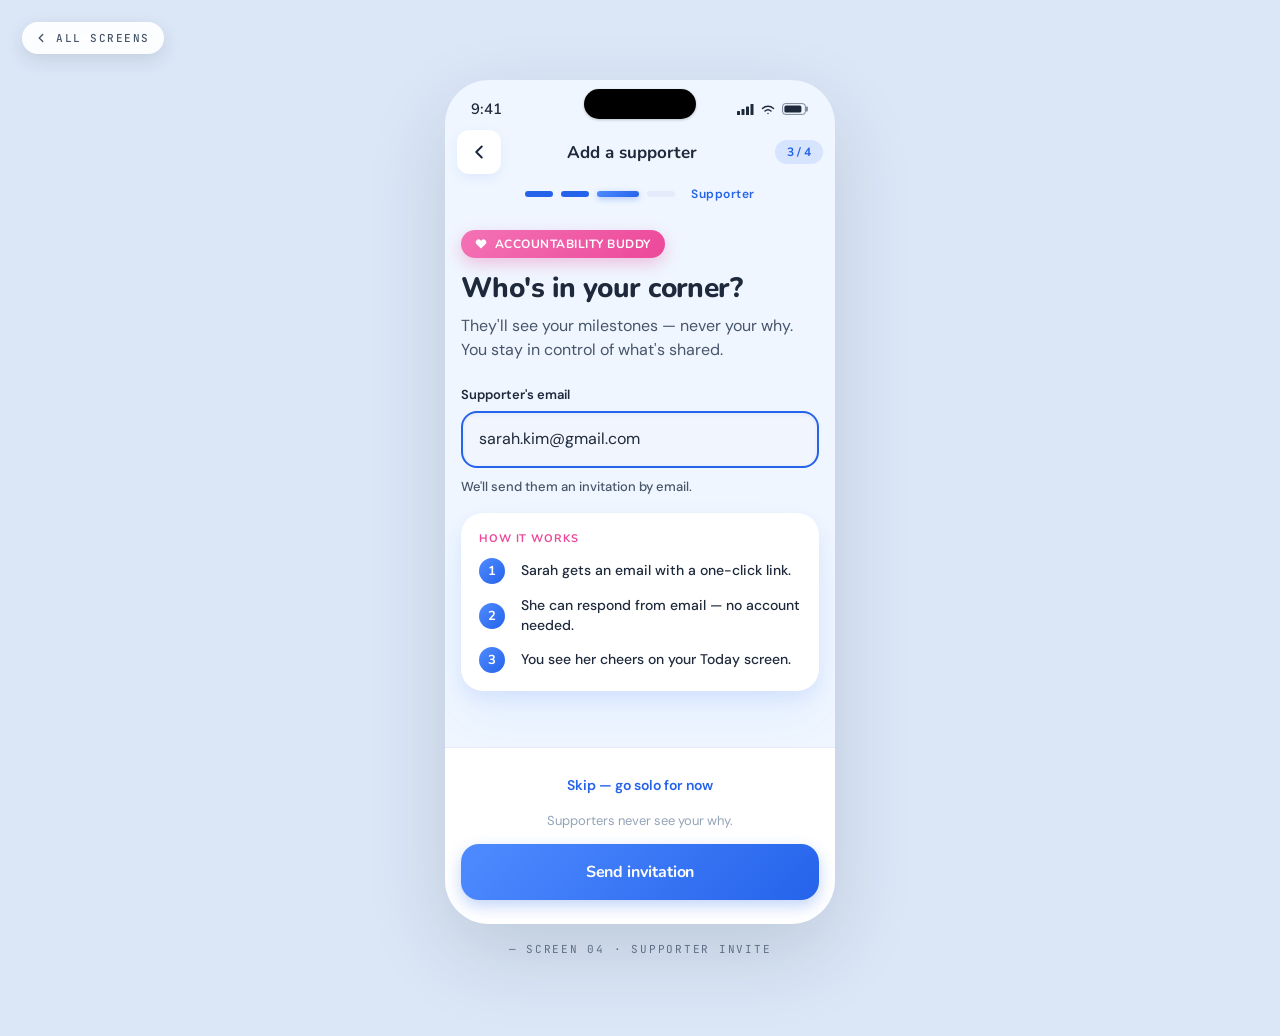
==== screen-04.html @ eac02c6d "Huddel Edu interactive HTML prototype — 10 mobile screens + index" ====
<!DOCTYPE html>
<html lang="en">
<head>
<meta charset="UTF-8">
<meta name="viewport" content="width=device-width, initial-scale=1.0">
<title>Huddel · Add supporter · Screen 04</title>
<link rel="stylesheet" href="style.css">
</head>
<body>

<a class="to-index" href="index.html" aria-label="Back to all screens">
  <svg width="14" height="14" viewBox="0 0 24 24" fill="none" stroke="currentColor" stroke-width="2.4" stroke-linecap="round" stroke-linejoin="round" aria-hidden="true"><polyline points="15 18 9 12 15 6"/></svg>
  <span>All screens</span>
</a>
<div class="viewport">

  <div class="status-bar">
    <span class="time">9:41</span>
    <span class="dynamic-island" aria-hidden="true"></span>
    <span class="status-icons">
      <svg width="17" height="11" viewBox="0 0 17 11" fill="currentColor" aria-hidden="true"><rect x="0" y="7" width="3" height="4" rx="0.6"/><rect x="4.5" y="5" width="3" height="6" rx="0.6"/><rect x="9" y="2.5" width="3" height="8.5" rx="0.6"/><rect x="13.5" y="0" width="3" height="11" rx="0.6"/></svg>
      <svg width="16" height="11" viewBox="0 0 16 11" fill="none" stroke="currentColor" stroke-width="1.4" stroke-linecap="round" aria-hidden="true"><path d="M2.5 4.5a8 8 0 0 1 11 0M5 7a4.5 4.5 0 0 1 6 0M8 9.5h.01"/></svg>
      <svg width="27" height="12" viewBox="0 0 27 12" fill="none" aria-hidden="true"><rect x="0.6" y="0.6" width="22.8" height="10.8" rx="2.8" stroke="currentColor" stroke-width="1" stroke-opacity="0.55"/><rect x="24" y="3.6" width="1.8" height="4.8" rx="0.6" fill="currentColor" fill-opacity="0.55"/><rect x="2.4" y="2.4" width="17" height="7.2" rx="1.6" fill="currentColor"/></svg>
    </span>
  </div>

  <header class="app-bar">
    <div class="left">
      <a href="screen-03.html" class="back" aria-label="Back">
        <svg width="22" height="22" viewBox="0 0 24 24" fill="none" stroke="currentColor" stroke-width="2.2" stroke-linecap="round" stroke-linejoin="round"><polyline points="15 18 9 12 15 6"/></svg>
      </a>
    </div>
    <div class="title">Add a supporter</div>
    <div class="right"><span class="step-pill">3 / 4</span></div>
  </header>

  <div class="progress-dots">
    <span class="dot done"></span>
    <span class="dot done"></span>
    <span class="dot active"></span>
    <span class="dot"></span>
    <span class="label">Supporter</span>
  </div>

  <div class="content">
    <div class="kicker-pill pop fade-up">
      <span class="icon"><svg width="12" height="12" viewBox="0 0 24 24" fill="currentColor"><path d="M20.84 4.61a5.5 5.5 0 0 0-7.78 0L12 5.67l-1.06-1.06a5.5 5.5 0 0 0-7.78 7.78l1.06 1.06L12 21.23l7.78-7.78 1.06-1.06a5.5 5.5 0 0 0 0-7.78z"/></svg></span>
      Accountability buddy
    </div>

    <h1 class="fade-up d1" style="margin-bottom: 10px;">Who's in your corner?</h1>
    <p class="body fade-up d2" style="margin-bottom: 24px;">They'll see your milestones — never your why. You stay in control of what's shared.</p>

    <div class="field fade-up d3">
      <div class="field-label-row"><span>Supporter's email</span></div>
      <div class="input-shell">
        <input type="email" value="sarah.kim@gmail.com" />
      </div>
      <div class="field-helper">We'll send them an invitation by email.</div>
    </div>

    <div class="card fade-up d4" style="margin-bottom: 0; padding: 18px 18px;">
      <div style="font-family: var(--heading); font-weight: 700; font-size: 11px; color: var(--accent-pop); letter-spacing: 0.08em; text-transform: uppercase; margin-bottom: 12px;">How it works</div>
      <div style="display: grid; grid-template-columns: 28px 1fr; gap: 12px 14px; align-items: center;">
        <div style="width: 26px; height: 26px; border-radius: 50%; background: var(--gradient-cta); color: #fff; display: grid; place-items: center; font-family: var(--heading); font-weight: 700; font-size: 13px;">1</div>
        <div style="font-size: 14px; font-weight: 500; color: var(--text-primary); line-height: 1.4;">Sarah gets an email with a one-click link.</div>
        <div style="width: 26px; height: 26px; border-radius: 50%; background: var(--gradient-cta); color: #fff; display: grid; place-items: center; font-family: var(--heading); font-weight: 700; font-size: 13px;">2</div>
        <div style="font-size: 14px; font-weight: 500; color: var(--text-primary); line-height: 1.4;">She can respond from email — no account needed.</div>
        <div style="width: 26px; height: 26px; border-radius: 50%; background: var(--gradient-cta); color: #fff; display: grid; place-items: center; font-family: var(--heading); font-weight: 700; font-size: 13px;">3</div>
        <div style="font-size: 14px; font-weight: 500; color: var(--text-primary); line-height: 1.4;">You see her cheers on your Today screen.</div>
      </div>
    </div>
  </div>

  <div class="action-bar">
    <a href="screen-05.html" class="btn-text">Skip — go solo for now</a>
    <div class="caption">Supporters never see your why.</div>
    <a href="screen-05.html" class="btn primary">Send invitation</a>
  </div>

</div>

<div class="page-label">— Screen 04 · Supporter invite</div>

</body>
</html>
---- style.css ----
/* =====================================================================
   Huddel Edu · Interactive HTML prototype · shared styles
   ===================================================================== */

@import url('https://fonts.googleapis.com/css2?family=Nunito:wght@600;700;800&family=DM+Sans:wght@400;500;600;700&family=JetBrains+Mono:wght@500&display=swap');

:root {
    --bg-canvas:      #EFF6FF;
    --bg-card:        #FFFFFF;
    --bg-muted:       #F1F5FD;
    --bg-status:      #1E293B;
    --border-soft:    #E4ECFC;
    --border-strong:  #D4D4D8;
    --text-primary:   #1E293B;
    --text-secondary: #475569;
    --text-tertiary:  #94A3B8;
    --accent-primary: #2563EB;
    --accent-warm:    #F59E0B;
    --accent-pop:     #EC4899;
    --success:        #16A34A;
    --gradient-cta:   linear-gradient(135deg, #4F8BFF 0%, #2563EB 100%);
    --gradient-warm:  linear-gradient(135deg, #FBBF24 0%, #F59E0B 100%);
    --gradient-pop:   linear-gradient(135deg, #F472B6 0%, #EC4899 100%);
    --shadow-clay-card:   0 8px 16px rgba(37, 99, 235, 0.08), 0 24px 48px rgba(37, 99, 235, 0.06);
    --shadow-clay-button: 0 6px 16px rgba(37, 99, 235, 0.28);
    --shadow-clay-pop:    0 6px 16px rgba(236, 72, 153, 0.30);
    --heading: 'Nunito', system-ui, sans-serif;
    --body:    'DM Sans', system-ui, sans-serif;
    --mono:    'JetBrains Mono', monospace;
    --spring:  cubic-bezier(0.34, 1.56, 0.64, 1);
    --ease-enter: cubic-bezier(0.16, 1, 0.3, 1);
}

* { margin: 0; padding: 0; box-sizing: border-box; -webkit-font-smoothing: antialiased; -webkit-tap-highlight-color: transparent; }

html, body {
    background: #DBE7F7;
    min-height: 100vh;
    font-family: var(--body);
    display: grid;
    place-items: center;
    padding: 40px 20px;
}

a { text-decoration: none; color: inherit; cursor: pointer; }

/* ===== Floating "back to index" link (page-level, outside the device frame) ===== */
.to-index {
    position: fixed;
    top: 22px;
    left: 22px;
    z-index: 100;
    display: inline-flex;
    align-items: center;
    gap: 8px;
    padding: 9px 14px 9px 12px;
    background: rgba(255, 255, 255, 0.92);
    backdrop-filter: blur(8px);
    -webkit-backdrop-filter: blur(8px);
    border-radius: 999px;
    box-shadow: 0 6px 18px rgba(30, 41, 59, 0.12);
    font-family: var(--mono);
    font-size: 11px;
    font-weight: 500;
    letter-spacing: 0.14em;
    text-transform: uppercase;
    color: var(--text-secondary);
    transition: transform 200ms var(--spring), box-shadow 200ms ease;
}
.to-index:hover {
    transform: translateY(-1px);
    color: var(--accent-primary);
    box-shadow: 0 10px 24px rgba(37, 99, 235, 0.18);
}
.to-index:active { transform: translateY(0) scale(0.97); }
.to-index svg { display: block; }

/* ===== ACCESSIBILITY · keyboard focus rings (ui-ux-pro-max Phase 2 audit) ===== */
a:focus-visible, button:focus-visible, [role="button"]:focus-visible {
  outline: 2px solid var(--accent-primary);
  outline-offset: 3px;
  border-radius: 6px;
}
.btn:focus-visible, .btn-text:focus-visible, .tab:focus-visible {
  outline: 2px solid var(--accent-primary);
  outline-offset: 4px;
}

.viewport {
    width: 390px;
    height: 844px;
    background: var(--bg-canvas);
    border-radius: 44px;
    overflow: hidden;
    position: relative;
    font-family: var(--body);
    color: var(--text-primary);
    display: flex;
    flex-direction: column;
    box-shadow: 0 30px 80px rgba(30, 41, 59, 0.15);
}

/* ===== STATUS BAR (iPhone 14 Pro · Dynamic Island) ===== */
.status-bar {
    position: relative;
    height: 44px;
    background: transparent;
    color: var(--text-primary);
    display: flex;
    justify-content: space-between;
    align-items: center;
    padding: 14px 26px 0;
    font-family: var(--heading);
    font-weight: 600;
    font-size: 15px;
    line-height: 1;
    letter-spacing: -0.01em;
    font-variant-numeric: tabular-nums;
    flex-shrink: 0;
    z-index: 10;
}
.status-bar .dynamic-island {
    position: absolute;
    top: 9px;
    left: 50%;
    transform: translateX(-50%);
    width: 112px;
    height: 30px;
    background: #000;
    border-radius: 999px;
    box-shadow: 0 1px 3px rgba(0, 0, 0, 0.22);
    pointer-events: none;
}
.status-icons {
    display: flex;
    gap: 6px;
    align-items: center;
    color: var(--text-primary);
}
.status-icons svg { display: block; }

/* ===== APP BAR ===== */
.app-bar {
    height: 56px;
    background: transparent;
    display: grid;
    grid-template-columns: 56px 1fr 72px;
    align-items: center;
    flex-shrink: 0;
    padding: 0 12px;
    z-index: 5;
}
.app-bar .left  { display: flex; align-items: center; }
.app-bar .right { display: flex; align-items: center; justify-content: flex-end; }
.app-bar .title {
    text-align: center;
    font-family: var(--heading);
    font-size: 17px;
    font-weight: 700;
    color: var(--text-primary);
}
.app-bar .back {
    width: 44px;
    height: 44px;
    display: grid;
    place-items: center;
    border-radius: 12px;
    color: var(--text-primary);
    background: var(--bg-card);
    box-shadow: 0 4px 12px rgba(37, 99, 235, 0.08);
    cursor: pointer;
    transition: transform 200ms var(--spring);
}
.app-bar .back:active { transform: scale(0.92); }
.app-bar .step-pill {
    background: rgba(37, 99, 235, 0.12);
    border-radius: 999px;
    padding: 6px 12px;
    font-family: var(--heading);
    font-size: 12px;
    font-weight: 700;
    color: var(--accent-primary);
    line-height: 1;
}
.app-bar .avatar {
    width: 40px;
    height: 40px;
    border-radius: 14px;
    background: var(--gradient-pop);
    color: #fff;
    display: grid;
    place-items: center;
    font-family: var(--heading);
    font-size: 15px;
    font-weight: 800;
    box-shadow: var(--shadow-clay-pop);
}

/* ===== PROGRESS DOTS (multi-step flow) ===== */
.progress-dots {
    display: flex;
    justify-content: center;
    align-items: center;
    gap: 8px;
    padding: 6px 0 8px;
}
.progress-dots .dot {
    width: 28px;
    height: 6px;
    border-radius: 999px;
    background: var(--border-soft);
}
.progress-dots .dot.done   { background: var(--accent-primary); }
.progress-dots .dot.active { background: var(--gradient-cta); width: 42px; box-shadow: 0 2px 6px rgba(37, 99, 235, 0.32); }
.progress-dots .label {
    margin-left: 8px;
    font-family: var(--body);
    font-size: 12px;
    font-weight: 600;
    color: var(--accent-primary);
    letter-spacing: 0.04em;
}

/* ===== SCROLLABLE CONTENT ===== */
.content {
    flex: 1;
    overflow-y: auto;
    padding: 20px 16px 100px;
    position: relative;
    z-index: 1;
}
.content::-webkit-scrollbar { display: none; }

/* ===== KICKER PILLS ===== */
.kicker-pill {
    display: inline-flex;
    align-items: center;
    gap: 8px;
    padding: 6px 14px;
    border-radius: 999px;
    font-family: var(--heading);
    font-weight: 700;
    font-size: 12px;
    letter-spacing: 0.04em;
    text-transform: uppercase;
    color: #fff;
    margin-bottom: 14px;
}
.kicker-pill.pop  { background: var(--gradient-pop);  box-shadow: var(--shadow-clay-pop); }
.kicker-pill.cta  { background: var(--gradient-cta);  box-shadow: var(--shadow-clay-button); }
.kicker-pill.warm { background: var(--gradient-warm); box-shadow: 0 4px 12px rgba(245, 158, 11, 0.32); }
.kicker-pill .icon { display: inline-grid; place-items: center; }

/* ===== TYPOGRAPHY ===== */
h1 { font-family: var(--heading); font-size: 28px; font-weight: 800; line-height: 1.15; color: var(--text-primary); letter-spacing: -0.02em; }
h2 { font-family: var(--heading); font-size: 22px; font-weight: 700; line-height: 1.22; color: var(--text-primary); letter-spacing: -0.012em; }
h3 { font-family: var(--heading); font-size: 18px; font-weight: 700; line-height: 1.28; color: var(--text-primary); letter-spacing: -0.005em; }
.lead { font-family: var(--body); font-size: 16px; font-weight: 500; line-height: 1.5; color: var(--text-secondary); }
.body { font-family: var(--body); font-size: 16px; font-weight: 400; line-height: 1.5; color: var(--text-secondary); }

/* ===== INPUT FIELDS ===== */
.field { margin-bottom: 18px; }
.field-label-row {
    display: flex;
    justify-content: space-between;
    align-items: center;
    font-family: var(--body);
    font-size: 13px;
    font-weight: 600;
    color: var(--text-primary);
    margin-bottom: 8px;
}
.field-label-row .meta {
    font-family: var(--mono);
    font-weight: 500;
    font-size: 11px;
    color: var(--text-tertiary);
    letter-spacing: 0.04em;
}
.input-shell {
    background: var(--bg-muted);
    border: 2px solid var(--accent-primary);
    box-shadow: inset 0 1px 4px rgba(37, 99, 235, 0.08);
    border-radius: 16px;
    padding: 14px 16px;
    position: relative;
    transition: box-shadow 200ms;
}
.input-shell.textarea { padding: 16px 16px 40px; min-height: 180px; }
.input-shell input, .input-shell textarea {
    background: transparent;
    border: 0;
    outline: 0;
    width: 100%;
    font-family: var(--body);
    font-size: 16px;
    line-height: 1.55;
    color: var(--text-primary);
    font-weight: 400;
    resize: none;
}
.input-shell .counter {
    position: absolute;
    right: 14px;
    bottom: 10px;
    background: var(--bg-card);
    border-radius: 999px;
    padding: 4px 10px;
    font-family: var(--mono);
    font-size: 10px;
    font-weight: 500;
    color: var(--accent-primary);
    letter-spacing: 0.06em;
    box-shadow: 0 2px 6px rgba(37, 99, 235, 0.10);
}
.field-helper {
    margin-top: 10px;
    font-size: 13px;
    color: var(--text-secondary);
    font-weight: 500;
    display: flex;
    align-items: center;
    gap: 6px;
}

/* ===== BUTTONS ===== */
.btn {
    width: 100%;
    height: 56px;
    border-radius: 18px;
    border: 0;
    font-family: var(--heading);
    font-size: 16px;
    font-weight: 700;
    cursor: pointer;
    transition: transform 200ms var(--spring), box-shadow 200ms;
    display: inline-flex;
    align-items: center;
    justify-content: center;
    gap: 8px;
    letter-spacing: -0.005em;
    text-decoration: none;
}
.btn.primary { background: var(--gradient-cta); color: #fff; box-shadow: var(--shadow-clay-button); }
.btn.primary:active { transform: scale(0.95); }
.btn.pop { background: var(--gradient-pop); color: #fff; box-shadow: var(--shadow-clay-pop); }
.btn.pop:active { transform: scale(0.95); }
.btn.secondary {
    background: var(--bg-card);
    color: var(--text-primary);
    border: 1px solid var(--border-strong);
    box-shadow: 0 2px 8px rgba(37, 99, 235, 0.04);
}
.btn-text {
    width: 100%;
    background: none;
    border: 0;
    color: var(--accent-primary);
    font-family: var(--body);
    font-size: 14px;
    font-weight: 600;
    padding: 14px 0;
    cursor: pointer;
    text-align: center;
    text-decoration: none;
    display: block;
}

/* ===== ACTION BAR (white bg with skip / caption / CTA stack) ===== */
.action-bar {
    background: var(--bg-card);
    border-top: 1px solid var(--border-soft);
    padding: 14px 16px 24px;
    z-index: 5;
}
.action-bar .caption {
    font-size: 13px;
    color: var(--text-tertiary);
    text-align: center;
    margin: 4px 0 14px;
    line-height: 1.4;
}

/* ===== CLAY CARDS ===== */
.card {
    display: block;            /* a.card or div.card both need block-level layout */
    background: var(--bg-card);
    border-radius: 22px;
    padding: 18px 20px;
    box-shadow: var(--shadow-clay-card);
    margin-bottom: 16px;
    color: var(--text-primary);  /* a.card needs explicit text colour */
    text-decoration: none;       /* a.card */
}
.card.tappable { cursor: pointer; transition: transform 200ms var(--spring); }
.card.tappable:active { transform: scale(0.98); }

.card .chap-head {
    display: flex;
    justify-content: space-between;
    align-items: center;
    margin-bottom: 12px;
}
.card .chap-num {
    font-family: var(--heading);
    font-weight: 700;
    font-size: 11px;
    letter-spacing: 0.06em;
    text-transform: uppercase;
    color: var(--accent-primary);
}
.card .status-pill {
    font-family: var(--heading);
    font-weight: 700;
    font-size: 10px;
    letter-spacing: 0.04em;
    text-transform: uppercase;
    padding: 4px 10px;
    border-radius: 999px;
}
.card .status-pill.in-progress { background: rgba(245, 158, 11, 0.14); color: var(--accent-warm); }
.card .status-pill.completed   { background: rgba(22, 163, 74, 0.14); color: var(--success); }
.card .status-pill.new         { background: var(--gradient-pop); color: #fff; box-shadow: var(--shadow-clay-pop); }

/* ===== WHY BLOCK ===== */
.why-block {
    background: var(--bg-muted);
    border-radius: 14px;
    padding: 14px 16px 14px 22px;
    margin-bottom: 14px;
    position: relative;
    overflow: hidden;
}
.why-block::before {
    content: "";
    position: absolute;
    left: 0;
    top: 12px;
    bottom: 12px;
    width: 4px;
    background: var(--gradient-warm);
    border-radius: 0 4px 4px 0;
}
.why-block .lab {
    font-family: var(--heading);
    font-weight: 700;
    font-size: 11px;
    letter-spacing: 0.06em;
    text-transform: uppercase;
    color: var(--accent-warm);
    margin-bottom: 6px;
    display: flex;
    align-items: center;
    gap: 6px;
}
.why-block .text {
    font-family: var(--body);
    font-size: 14px;
    font-style: italic;
    line-height: 1.5;
    color: var(--text-secondary);
}

/* ===== TAGS ===== */
.tags { display: flex; gap: 6px; flex-wrap: wrap; }
.tag {
    background: var(--bg-muted);
    border-radius: 999px;
    padding: 5px 12px;
    font-family: var(--heading);
    font-weight: 700;
    font-size: 11px;
    color: var(--text-secondary);
    letter-spacing: 0.04em;
    text-transform: uppercase;
}
.tag.anchor { background: var(--accent-primary); color: #fff; box-shadow: 0 2px 6px rgba(37, 99, 235, 0.32); }
.tag.warm   { background: rgba(245, 158, 11, 0.14); color: var(--accent-warm); }
.tag.pop    { background: rgba(236, 72, 153, 0.14); color: var(--accent-pop); display: inline-flex; align-items: center; gap: 4px; }

/* ===== PROGRESS RING ===== */
.progress-ring {
    width: 56px;
    height: 56px;
    position: relative;
    flex-shrink: 0;
}
.progress-ring svg { width: 100%; height: 100%; transform: rotate(-90deg); }
.progress-ring .track { stroke: var(--border-soft); }
.progress-ring .arc { stroke: url(#ringGradient); stroke-linecap: round; }
.progress-ring .pct {
    position: absolute;
    inset: 0;
    display: grid;
    place-items: center;
    font-family: var(--heading);
    font-size: 13px;
    font-weight: 800;
    color: var(--accent-primary);
}

/* progress row inside cards */
.progress-row {
    display: grid;
    grid-template-columns: auto 1fr;
    gap: 14px;
    align-items: center;
    background: var(--bg-muted);
    border-radius: 16px;
    padding: 12px 14px;
    margin-bottom: 14px;
}
.progress-row .meta {
    font-family: var(--body);
    font-weight: 500;
    font-size: 14px;
    color: var(--text-secondary);
    line-height: 1.4;
}
.progress-row .meta strong { color: var(--text-primary); font-weight: 700; }

/* ===== FLOATING PILL TAB BAR ===== */
.tab-bar-wrap {
    position: absolute;
    bottom: 0;
    left: 0;
    right: 0;
    padding: 0 16px 12px;
    z-index: 20;
    pointer-events: none;
}
.tab-bar {
    width: 100%;
    height: 64px;
    background: var(--bg-card);
    border-radius: 999px;
    box-shadow: var(--shadow-clay-card);
    display: grid;
    grid-template-columns: repeat(4, 1fr);
    align-items: center;
    padding: 0 8px;
    pointer-events: auto;
}
.tab-bar .tab {
    height: 56px;
    display: flex;
    flex-direction: column;
    align-items: center;
    justify-content: center;
    gap: 2px;
    color: var(--text-tertiary);
    cursor: pointer;
    text-decoration: none;
    transition: transform 200ms var(--spring);
}
.tab-bar .tab:active { transform: scale(0.92); }
.tab-bar .tab .icon-pill {
    width: 40px;
    height: 32px;
    display: grid;
    place-items: center;
    border-radius: 999px;
    transition: background 200ms;
}
.tab-bar .tab.active { color: var(--accent-primary); }
.tab-bar .tab.active .icon-pill {
    background: var(--gradient-cta);
    color: #fff;
    box-shadow: 0 4px 12px rgba(37, 99, 235, 0.30);
}
.tab-bar .tab .label {
    font-family: var(--heading);
    font-weight: 700;
    font-size: 10px;
    line-height: 1;
    letter-spacing: 0.02em;
}
.tab-bar .tab.active .label { font-weight: 800; }

/* ===== ENTRANCE ANIMATION ===== */
@keyframes fadeUp { from { opacity: 0; transform: translateY(10px); } to { opacity: 1; transform: none; } }
.fade-up { animation: fadeUp 480ms var(--ease-enter) backwards; }
.fade-up.d1 { animation-delay: 60ms; }
.fade-up.d2 { animation-delay: 140ms; }
.fade-up.d3 { animation-delay: 220ms; }
.fade-up.d4 { animation-delay: 300ms; }
.fade-up.d5 { animation-delay: 380ms; }
@media (prefers-reduced-motion: reduce) { * { animation-duration: 0.01ms !important; } }

/* ===== PAGE LABEL ===== */
.page-label {
    margin-top: 18px;
    text-align: center;
    font-family: var(--mono);
    font-size: 11px;
    letter-spacing: 0.16em;
    text-transform: uppercase;
    color: #64748B;
}
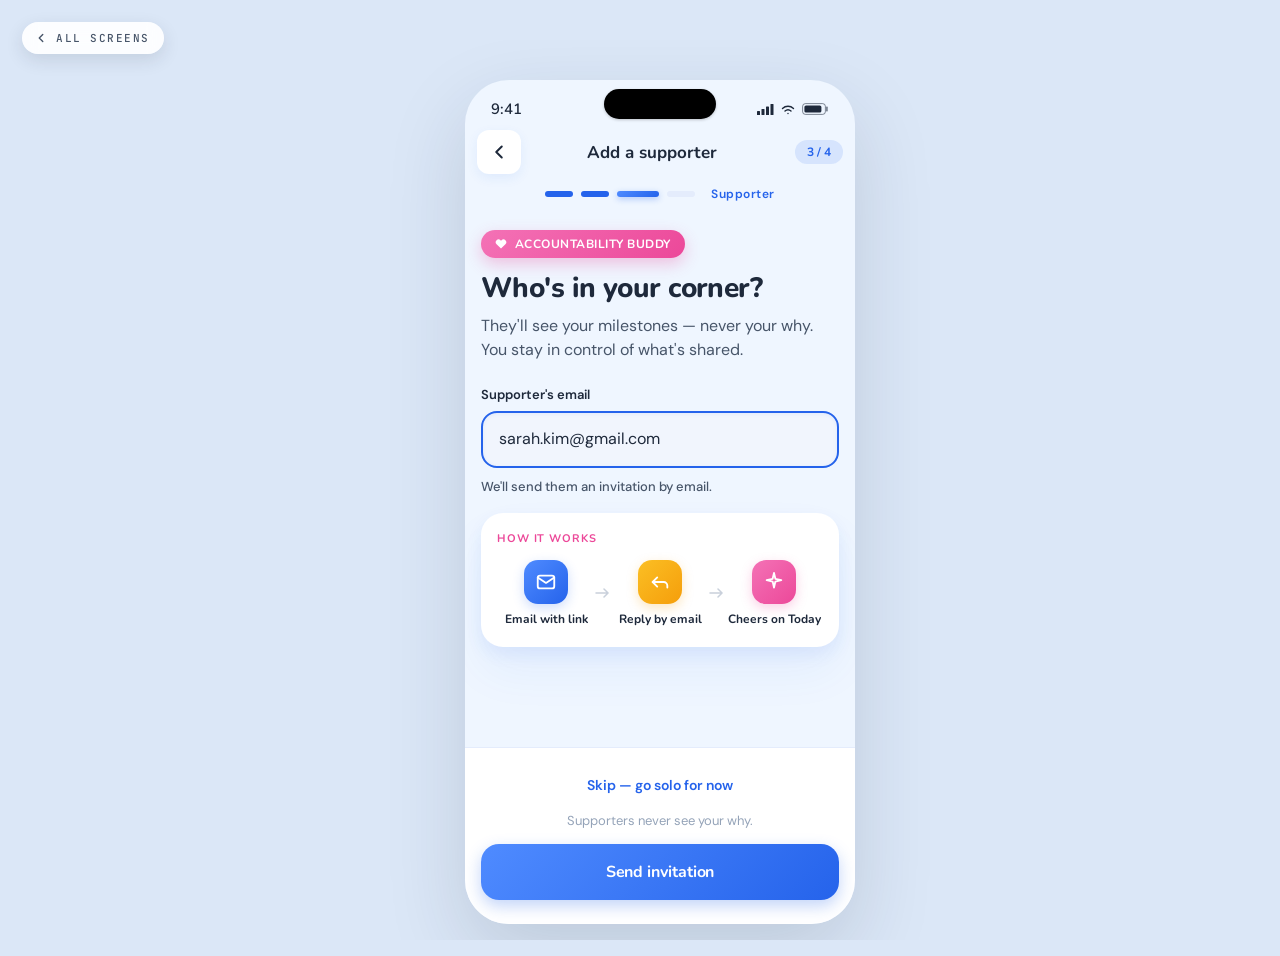
==== commit 55d08e3b: "Address usability findings 1 + 3 from think-aloud test Finding 1 (Screen 03): prompt chips were a fa" ====
--- a/screen-04.html
+++ b/screen-04.html
@@ -59,15 +59,40 @@
       <div class="field-helper">We'll send them an invitation by email.</div>
     </div>
 
-    <div class="card fade-up d4" style="margin-bottom: 0; padding: 18px 18px;">
-      <div style="font-family: var(--heading); font-weight: 700; font-size: 11px; color: var(--accent-pop); letter-spacing: 0.08em; text-transform: uppercase; margin-bottom: 12px;">How it works</div>
-      <div style="display: grid; grid-template-columns: 28px 1fr; gap: 12px 14px; align-items: center;">
-        <div style="width: 26px; height: 26px; border-radius: 50%; background: var(--gradient-cta); color: #fff; display: grid; place-items: center; font-family: var(--heading); font-weight: 700; font-size: 13px;">1</div>
-        <div style="font-size: 14px; font-weight: 500; color: var(--text-primary); line-height: 1.4;">Sarah gets an email with a one-click link.</div>
-        <div style="width: 26px; height: 26px; border-radius: 50%; background: var(--gradient-cta); color: #fff; display: grid; place-items: center; font-family: var(--heading); font-weight: 700; font-size: 13px;">2</div>
-        <div style="font-size: 14px; font-weight: 500; color: var(--text-primary); line-height: 1.4;">She can respond from email — no account needed.</div>
-        <div style="width: 26px; height: 26px; border-radius: 50%; background: var(--gradient-cta); color: #fff; display: grid; place-items: center; font-family: var(--heading); font-weight: 700; font-size: 13px;">3</div>
-        <div style="font-size: 14px; font-weight: 500; color: var(--text-primary); line-height: 1.4;">You see her cheers on your Today screen.</div>
+    <div class="card how-it-works fade-up d4" style="margin-bottom: 0; padding: 18px 16px 20px;">
+      <div style="font-family: var(--heading); font-weight: 700; font-size: 11px; color: var(--accent-pop); letter-spacing: 0.08em; text-transform: uppercase; margin-bottom: 14px;">How it works</div>
+      <div style="display: grid; grid-template-columns: 1fr 16px 1fr 16px 1fr; align-items: center; gap: 0;">
+
+        <!-- step 1 · email out -->
+        <div style="display: flex; flex-direction: column; align-items: center; gap: 8px; text-align: center;">
+          <div style="width: 44px; height: 44px; border-radius: 14px; background: var(--gradient-cta); color: #fff; display: grid; place-items: center; box-shadow: 0 4px 12px rgba(37, 99, 235, 0.22);">
+            <svg width="22" height="22" viewBox="0 0 24 24" fill="none" stroke="currentColor" stroke-width="2" stroke-linecap="round" stroke-linejoin="round" aria-hidden="true"><rect x="3" y="5" width="18" height="14" rx="2.5"/><polyline points="3 7 12 13 21 7"/></svg>
+          </div>
+          <div style="font-family: var(--heading); font-weight: 700; font-size: 12px; color: var(--text-primary); line-height: 1.25;">Email with link</div>
+        </div>
+
+        <!-- connector -->
+        <svg width="16" height="10" viewBox="0 0 16 10" fill="none" stroke="var(--text-tertiary)" stroke-width="1.5" stroke-linecap="round" aria-hidden="true" style="opacity: 0.5;"><path d="M1 5 H13 M9 1 L13 5 L9 9"/></svg>
+
+        <!-- step 2 · reply -->
+        <div style="display: flex; flex-direction: column; align-items: center; gap: 8px; text-align: center;">
+          <div style="width: 44px; height: 44px; border-radius: 14px; background: var(--gradient-warm); color: #fff; display: grid; place-items: center; box-shadow: 0 4px 12px rgba(245, 158, 11, 0.26);">
+            <svg width="22" height="22" viewBox="0 0 24 24" fill="none" stroke="currentColor" stroke-width="2" stroke-linecap="round" stroke-linejoin="round" aria-hidden="true"><polyline points="9 17 4 12 9 7"/><path d="M20 18v-2a4 4 0 0 0-4-4H4"/></svg>
+          </div>
+          <div style="font-family: var(--heading); font-weight: 700; font-size: 12px; color: var(--text-primary); line-height: 1.25;">Reply by email</div>
+        </div>
+
+        <!-- connector -->
+        <svg width="16" height="10" viewBox="0 0 16 10" fill="none" stroke="var(--text-tertiary)" stroke-width="1.5" stroke-linecap="round" aria-hidden="true" style="opacity: 0.5;"><path d="M1 5 H13 M9 1 L13 5 L9 9"/></svg>
+
+        <!-- step 3 · cheers land -->
+        <div style="display: flex; flex-direction: column; align-items: center; gap: 8px; text-align: center;">
+          <div style="width: 44px; height: 44px; border-radius: 14px; background: var(--gradient-pop); color: #fff; display: grid; place-items: center; box-shadow: 0 4px 12px rgba(236, 72, 153, 0.26);">
+            <svg width="22" height="22" viewBox="0 0 24 24" fill="none" stroke="currentColor" stroke-width="2" stroke-linecap="round" stroke-linejoin="round" aria-hidden="true"><path d="M12 2 L13.5 8.5 L20 10 L13.5 11.5 L12 18 L10.5 11.5 L4 10 L10.5 8.5 Z"/></svg>
+          </div>
+          <div style="font-family: var(--heading); font-weight: 700; font-size: 12px; color: var(--text-primary); line-height: 1.25;">Cheers on Today</div>
+        </div>
+
       </div>
     </div>
   </div>
--- a/style.css
+++ b/style.css
@@ -41,6 +41,13 @@
     place-items: center;
     padding: 40px 20px;
 }
+/* Screen pages only — lock to viewport so the browser window doesn't scroll.
+   Targets pages that contain a .viewport device frame; the index has no .viewport. */
+html:has(.viewport), body:has(.viewport) {
+    height: 100vh;
+    width: 100vw;
+    overflow: hidden;
+}
 
 a { text-decoration: none; color: inherit; cursor: pointer; }
 
